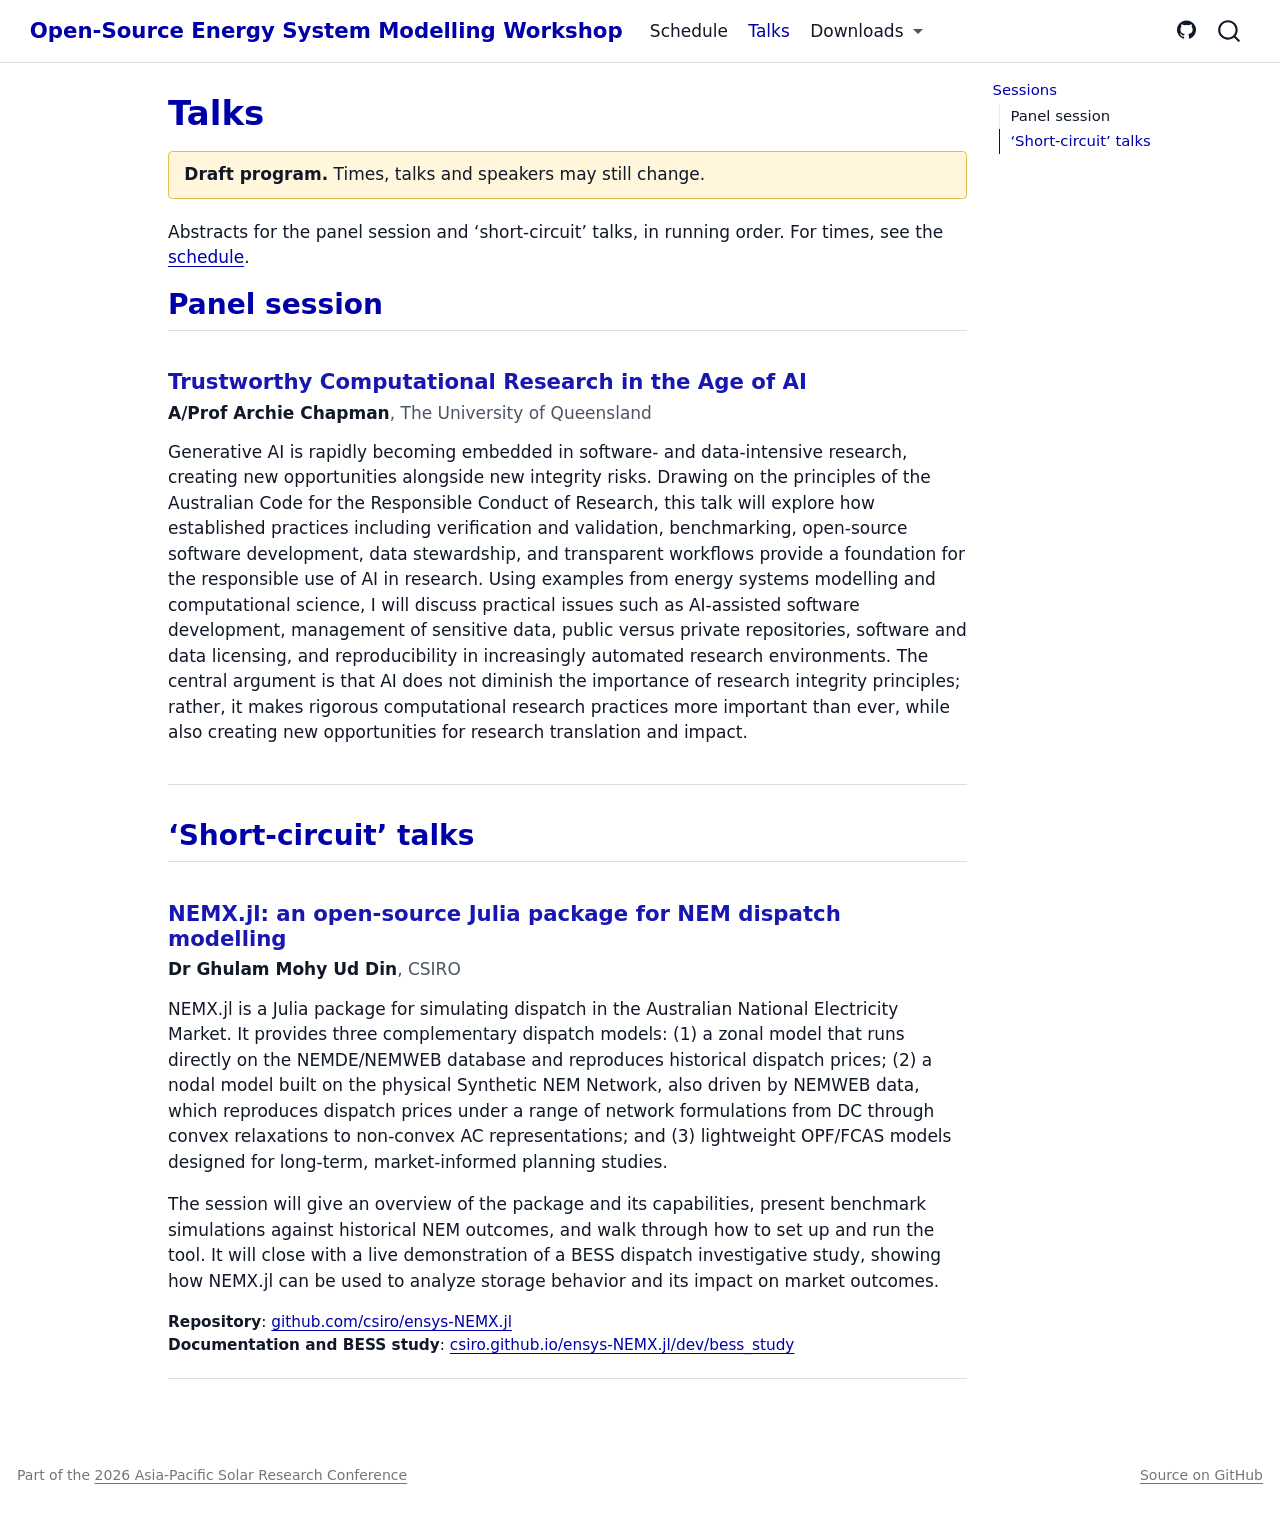
==== talks.html @ e9a56637 "Built site for gh-pages" ====
<!DOCTYPE html>
<html xmlns="http://www.w3.org/1999/xhtml" lang="en" xml:lang="en"><head>

<meta charset="utf-8">
<meta name="generator" content="quarto-1.11.9">

<meta name="viewport" content="width=device-width, initial-scale=1.0, user-scalable=yes">


<title>Talks – Open-Source Energy System Modelling Workshop · APSRC 2026</title>
<style>
/* Default styles provided by pandoc.
** See https://pandoc.org/MANUAL.html#variables-for-html for config info.
*/
span.smallcaps{font-variant: small-caps;}
div.columns{display: flex; gap: 1.5em;}
div.column{flex: auto;}
@media screen {
div.columns{gap: min(4vw, 1.5em);}
div.column{overflow-x: auto;}
}
div.hanging-indent{margin-left: 1.5em; text-indent: -1.5em;}
ul.task-list{list-style: none;}
ul.task-list li input[type="checkbox"] {
  width: 0.8em;
  margin: 0 0.8em 0.2em -1em; /* quarto-specific, see https://github.com/quarto-dev/quarto-cli/issues/4556 */ 
  vertical-align: middle;
}
</style>


<script src="site_libs/quarto-nav/quarto-nav.js"></script>
<script src="site_libs/quarto-nav/headroom.min.js"></script>
<script src="site_libs/clipboard/clipboard.min.js"></script>
<script src="site_libs/quarto-search/autocomplete.umd.js"></script>
<script src="site_libs/quarto-search/fuse.min.js"></script>
<script src="site_libs/quarto-search/quarto-search.js"></script>
<meta name="quarto:offset" content="./">
<script src="site_libs/quarto-html/quarto.js" type="module"></script>
<script src="site_libs/quarto-html/tabsets/tabsets.js" type="module"></script>
<script src="site_libs/quarto-html/scrollable-regions/scrollable-regions.js" type="module"></script>
<script src="site_libs/quarto-html/popper.min.js"></script>
<script src="site_libs/quarto-html/tippy.umd.min.js"></script>
<script src="site_libs/quarto-html/anchor.min.js"></script>
<link href="site_libs/quarto-html/tippy.css" rel="stylesheet">
<link href="site_libs/quarto-html/quarto-syntax-highlighting-63b5708e65d6cd79cd7618c58d0c21e7.css" rel="stylesheet" id="quarto-text-highlighting-styles">
<script src="site_libs/bootstrap/bootstrap.min.js"></script>
<link href="site_libs/bootstrap/bootstrap-icons.css" rel="stylesheet">
<link href="site_libs/bootstrap/bootstrap-290d69d52ad317270d28be8f36f6a9b5.min.css" rel="stylesheet" append-hash="true" id="quarto-bootstrap" data-mode="light">
<script id="quarto-search-options" type="application/json">{
  "location": "navbar",
  "copy-button": false,
  "collapse-after": 3,
  "panel-placement": "end",
  "type": "overlay",
  "limit": 50,
  "keyboard-shortcut": [
    "f",
    "/",
    "s"
  ],
  "show-item-context": false,
  "language": {
    "search-no-results-text": "No results",
    "search-matching-documents-text": "matching documents",
    "search-copy-link-title": "Copy link to search",
    "search-hide-matches-text": "Hide additional matches",
    "search-more-match-text": "more match in this document",
    "search-more-matches-text": "more matches in this document",
    "search-clear-button-title": "Clear",
    "search-text-placeholder": "",
    "search-detached-cancel-button-title": "Cancel",
    "search-submit-button-title": "Submit",
    "search-label": "Search"
  }
}</script>
<link rel="preconnect" href="https://api.fontshare.com">
<link rel="stylesheet" href="https://api.fontshare.com/v2/css?f[]=satoshi@400,500,700&amp;display=swap">


</head>

<body class="nav-fixed quarto-light"><a id="quarto-skip-link" class="visually-hidden-focusable" href="#quarto-document-content">Skip to main content</a>

<div id="quarto-search-results"></div>
  <header id="quarto-header" class="headroom fixed-top">
    <nav class="navbar navbar-expand-lg " data-bs-theme="dark" aria-label="Site">
      <div class="navbar-container container-fluid">
      <div class="navbar-brand-container mx-auto">
    <a class="navbar-brand" href="./index.html">
    <span class="navbar-title">Open-Source Energy System Modelling Workshop</span>
    </a>
  </div>
          <button class="navbar-toggler" type="button" data-bs-toggle="collapse" data-bs-target="#navbarCollapse" aria-controls="navbarCollapse" aria-expanded="false" aria-label="Toggle navigation" onclick="if (window.quartoToggleHeadroom) { window.quartoToggleHeadroom(); }">
  <span class="navbar-toggler-icon"></span>
</button>
          <div class="collapse navbar-collapse" id="navbarCollapse">
            <ul class="navbar-nav navbar-nav-scroll me-auto">
  <li class="nav-item">
    <a class="nav-link" href="./index.html"> 
<span class="menu-text">Schedule</span></a>
  </li>  
  <li class="nav-item">
    <a class="nav-link active" href="./talks.html" aria-current="page"> 
<span class="menu-text">Talks</span></a>
  </li>  
  <li class="nav-item dropdown ">
    <a class="nav-link dropdown-toggle" href="#" id="nav-menu-downloads" role="link" data-bs-toggle="dropdown" aria-expanded="false">
 <span class="menu-text">Downloads</span>
    </a>
    <ul class="dropdown-menu" aria-labelledby="nav-menu-downloads">    
        <li>
    <a class="dropdown-item" href="./program.pdf">
 <span class="dropdown-text">Full program (PDF)</span></a>
  </li>  
        <li>
    <a class="dropdown-item" href="./schedule.pdf">
 <span class="dropdown-text">Schedule only (PDF)</span></a>
  </li>  
    </ul>
  </li>
</ul>
            <ul class="navbar-nav navbar-nav-scroll ms-auto">
  <li class="nav-item compact">
    <a class="nav-link" href="https://github.com/openenergymodelling-au/apsrc-2026-workshop"> <i class="bi bi-github" role="img" aria-label="Source on GitHub">
</i> 
<span class="menu-text"></span></a>
  </li>  
</ul>
          </div> <!-- /navcollapse -->
            <div class="quarto-navbar-tools">
</div>
            <div id="quarto-search" class="" title="Search"></div>
      </div> <!-- /container-fluid -->
    </nav>
</header>
<!-- content -->
<div id="quarto-content" class="quarto-container page-columns page-rows-contents page-layout-article page-navbar">
<!-- sidebar -->
<!-- margin-sidebar -->
    <div id="quarto-margin-sidebar" class="sidebar margin-sidebar">
        <nav id="TOC" role="doc-toc" aria-labelledby="toc-title" class="toc-active">
    <h2 id="toc-title">Sessions</h2>
   
  <ul>
  <li><a href="#talks-panel-session" id="toc-talks-panel-session" class="nav-link active" data-scroll-target="#talks-panel-session">Panel session</a></li>
  <li><a href="#talks-lightning-session" id="toc-talks-lightning-session" class="nav-link" data-scroll-target="#talks-lightning-session">‘Short-circuit’ talks</a></li>
  </ul>
</nav>
    </div>
<!-- main -->
<main class="content" id="quarto-document-content" tabindex="-1">

<header id="title-block-header" class="quarto-title-block default">
<div class="quarto-title">
<h1 class="title">Talks</h1>
</div>



<div class="quarto-title-meta">

    
  
    
  </div>
  


</header>


<div class="draft-banner" role="note"><strong>Draft program.</strong> Times, talks and speakers may still
change.</div>
<p>Abstracts for the panel session and ‘short-circuit’ talks, in running order. For times, see the <a href="./index.html">schedule</a>.</p>
<nav class="talks-jump" aria-label="Sessions">Jump to: <a href="#talks-panel-session">Panel session</a> · <a href="#talks-lightning-session">‘Short-circuit’ talks</a></nav>
<section id="talks-panel-session" class="level2">
<h2 class="anchored" data-anchor-id="talks-panel-session">Panel session</h2>
<article class="talk" id="talk-archie-chapman">
<h3 class="talk__title anchored">Trustworthy Computational Research in the Age of AI</h3>
<p class="talk__speakers"><span class="speaker"><span class="speaker__name">A/Prof Archie Chapman</span><span class="speaker__affiliation">, The University of Queensland</span></span></p>
<div class="talk__abstract"><p>Generative AI is rapidly becoming embedded in software- and
data-intensive research, creating new opportunities alongside new
integrity risks. Drawing on the principles of the Australian Code for
the Responsible Conduct of Research, this talk will explore how
established practices including verification and validation,
benchmarking, open-source software development, data stewardship, and
transparent workflows provide a foundation for the responsible use of AI
in research. Using examples from energy systems modelling and
computational science, I will discuss practical issues such as
AI-assisted software development, management of sensitive data, public
versus private repositories, software and data licensing, and
reproducibility in increasingly automated research environments. The
central argument is that AI does not diminish the importance of research
integrity principles; rather, it makes rigorous computational research
practices more important than ever, while also creating new
opportunities for research translation and impact.</p></div>
</article>
</section>
<section id="talks-lightning-session" class="level2">
<h2 class="anchored" data-anchor-id="talks-lightning-session">‘Short-circuit’ talks</h2>
<article class="talk" id="talk-ghulam-mohy-ud-din">
<h3 class="talk__title anchored">NEMX.jl: an open-source Julia package for NEM dispatch modelling</h3>
<p class="talk__speakers"><span class="speaker"><span class="speaker__name">Dr Ghulam Mohy Ud Din</span><span class="speaker__affiliation">, CSIRO</span></span></p>
<div class="talk__abstract"><p>NEMX.jl is a Julia package for simulating dispatch in the Australian
National Electricity Market. It provides three complementary dispatch
models: (1) a zonal model that runs directly on the NEMDE/NEMWEB
database and reproduces historical dispatch prices; (2) a nodal model
built on the physical Synthetic NEM Network, also driven by NEMWEB data,
which reproduces dispatch prices under a range of network formulations
from DC through convex relaxations to non-convex AC representations; and
(3) lightweight OPF/FCAS models designed for long-term, market-informed
planning studies.</p>
<p>The session will give an overview of the package and its
capabilities, present benchmark simulations against historical NEM
outcomes, and walk through how to set up and run the tool. It will close
with a live demonstration of a BESS dispatch investigative study,
showing how NEMX.jl can be used to analyze storage behavior and its
impact on market outcomes.</p></div>
<ul class="talk__links"><li><span class="talk__link-label">Repository</span>: <a href="https://github.com/csiro/ensys-NEMX.jl">github.com/csiro/ensys-NEMX.jl</a></li><li><span class="talk__link-label">Documentation and BESS study</span>: <a href="https://csiro.github.io/ensys-NEMX.jl/dev/bess_study/">csiro.github.io/ensys-NEMX.jl/dev/bess_study</a></li></ul>
</article>


</section>

</main> <!-- /main -->
<script id="quarto-html-after-body" type="application/javascript">
  window.document.addEventListener("DOMContentLoaded", function (event) {
    const icon = "";
    const anchorJS = new window.AnchorJS();
    anchorJS.options = {
      placement: 'right',
      icon: icon
    };
    anchorJS.add('.anchored');
    const isCodeAnnotation = (el) => {
      for (const clz of el.classList) {
        if (clz.startsWith('code-annotation-')) {                     
          return true;
        }
      }
      return false;
    }
    const onCopySuccess = function(e) {
      // button target
      const button = e.trigger;
      // don't keep focus
      button.blur();
      // flash "checked"
      button.classList.add('code-copy-button-checked');
      var currentTitle = button.getAttribute("title");
      button.setAttribute("title", "Copied!");
      let tooltip;
      if (window.bootstrap) {
        button.setAttribute("data-bs-toggle", "tooltip");
        button.setAttribute("data-bs-placement", "left");
        button.setAttribute("data-bs-title", "Copied!");
        tooltip = new bootstrap.Tooltip(button, 
          { trigger: "manual", 
            customClass: "code-copy-button-tooltip",
            offset: [0, -8]});
        tooltip.show();    
      }
      setTimeout(function() {
        if (tooltip) {
          tooltip.hide();
          button.removeAttribute("data-bs-title");
          button.removeAttribute("data-bs-toggle");
          button.removeAttribute("data-bs-placement");
        }
        button.setAttribute("title", currentTitle);
        button.classList.remove('code-copy-button-checked');
      }, 1000);
      // clear code selection
      e.clearSelection();
    }
    const getTextToCopy = function(trigger) {
      const outerScaffold = trigger.parentElement.cloneNode(true);
      const codeEl = outerScaffold.querySelector('code');
      for (const childEl of codeEl.children) {
        if (isCodeAnnotation(childEl)) {
          childEl.remove();
        }
      }
      return codeEl.innerText;
    }
    const clipboard = new window.ClipboardJS('.code-copy-button:not([data-in-quarto-modal])', {
      text: getTextToCopy
    });
    clipboard.on('success', onCopySuccess);
    if (window.document.getElementById('quarto-embedded-source-code-modal')) {
      const clipboardModal = new window.ClipboardJS('.code-copy-button[data-in-quarto-modal]', {
        text: getTextToCopy,
        container: window.document.getElementById('quarto-embedded-source-code-modal')
      });
      clipboardModal.on('success', onCopySuccess);
    }
      var localhostRegex = new RegExp(/^(?:http|https):\/\/localhost\:?[0-9]*\//);
      var mailtoRegex = new RegExp(/^mailto:/);
        var filterRegex = new RegExp("https:\/\/openenergymodelling-au\.github\.io\/apsrc-2026-workshop\/");
      var isInternal = (href) => {
          return filterRegex.test(href) || localhostRegex.test(href) || mailtoRegex.test(href);
      }
      // Inspect non-navigation links and adorn them if external
      window.quartoDecorateExternalLinks = function (root) {
     var links = (root || window.document).querySelectorAll('a[href]:not(.nav-link):not(.navbar-brand):not(.toc-action):not(.sidebar-link):not(.sidebar-item-toggle):not(.pagination-link):not(.no-external):not([aria-hidden]):not(.dropdown-item):not(.quarto-navigation-tool):not(.about-link)');
      for (var i=0; i<links.length; i++) {
        const link = links[i];
        if (!isInternal(link.href)) {
          // undo the damage that might have been done by quarto-nav.js in the case of
          // links that we want to consider external
          if (link.dataset.originalHref !== undefined) {
            link.href = link.dataset.originalHref;
          }
          if (!link.classList.contains('no-external-icon')) {
          }
        }
      }
      };
      window.quartoDecorateExternalLinks(window.document);
    // Esc closes the popup (WCAG 1.4.13) and focus leaving both trigger and
    // popup closes it (WCAG 2.4.11); tippy handles neither for interactive popups.
    const hideOnEscAndFocusOut = {
      name: 'hideOnEscAndFocusOut',
      defaultValue: true,
      fn(instance) {
        const dismiss = () => {
          // A show scheduled by the trigger delay would otherwise reopen it
          instance.clearDelayTimeouts();
          instance.hide();
        };
        const onKeyDown = (event) => {
          if (event.key !== 'Escape') {
            return;
          }
          // Keep Esc from also reaching page handlers (e.g. reveal.js overview),
          // except an open reveal.js slide menu, which Esc should close too.
          // The menu handles keys only when its keyboard option is on.
          const menuHandlesEsc = window.Reveal?.getPlugin?.('menu')?.isOpen() &&
            window.Reveal.getConfig().menu?.keyboard !== false;
          if (!menuHandlesEsc) {
            event.stopPropagation();
          }
          if (instance.popper.contains(window.document.activeElement)) {
            // Disabled while refocusing so the focus trigger does not reopen it
            instance.disable();
            instance.reference.focus();
            instance.enable();
          }
          dismiss();
        };
        const onFocusOut = (event) => {
          const target = event.relatedTarget;
          if (target && !instance.reference.contains(target) &&
              !instance.popper.contains(target)) {
            dismiss();
          }
        };
        // On the trigger too: a click trigger (code-annotations: select) has no
        // blur handling. Attached for the instance's lifetime so leaving the
        // trigger also cancels a show still pending on the trigger delay.
        instance.reference.addEventListener('focusout', onFocusOut);
        return {
          onShow() {
            window.document.addEventListener('keydown', onKeyDown, true);
            instance.popper.addEventListener('focusout', onFocusOut);
          },
          onHide() {
            window.document.removeEventListener('keydown', onKeyDown, true);
            instance.popper.removeEventListener('focusout', onFocusOut);
          },
          onDestroy() {
            instance.reference.removeEventListener('focusout', onFocusOut);
          },
        };
      },
    };
    function tippyHover(el, contentFn, onTriggerFn, onUntriggerFn) {
      const config = {
        allowHTML: true,
        maxWidth: 500,
        delay: 100,
        arrow: false,
        appendTo: function(el) {
            return el.parentElement;
        },
        interactive: true,
        interactiveBorder: 10,
        theme: 'quarto',
        placement: 'bottom-start',
        plugins: [hideOnEscAndFocusOut],
      };
      if (contentFn) {
        config.content = contentFn;
      }
      if (onTriggerFn) {
        config.onTrigger = onTriggerFn;
      }
      if (onUntriggerFn) {
        config.onUntrigger = onUntriggerFn;
      }
      window.tippy(el, config); 
    }
    const noterefs = window.document.querySelectorAll('a[role="doc-noteref"]');
    for (var i=0; i<noterefs.length; i++) {
      const ref = noterefs[i];
      tippyHover(ref, function() {
        // use id or data attribute instead here
        let href = ref.getAttribute('data-footnote-href') || ref.getAttribute('href');
        try { href = new URL(href).hash; } catch {}
        const id = href.replace(/^#\/?/, "");
        const note = window.document.getElementById(id);
        if (note) {
          return note.innerHTML;
        } else {
          return "";
        }
      });
    }
    const xrefs = window.document.querySelectorAll('a.quarto-xref');
    const processXRef = (id, note) => {
      // Strip column container classes
      const stripColumnClz = (el) => {
        el.classList.remove("page-full", "page-columns");
        if (el.children) {
          for (const child of el.children) {
            stripColumnClz(child);
          }
        }
      }
      stripColumnClz(note)
      if (id === null || id.startsWith('sec-')) {
        // Special case sections, only their first couple elements
        const container = document.createElement("div");
        if (note.children && note.children.length > 2) {
          container.appendChild(note.children[0].cloneNode(true));
          for (let i = 1; i < note.children.length; i++) {
            const child = note.children[i];
            if (child.tagName === "P" && child.innerText === "") {
              continue;
            } else {
              container.appendChild(child.cloneNode(true));
              break;
            }
          }
          if (window.Quarto?.typesetMath) {
            window.Quarto.typesetMath(container);
          }
          return container.innerHTML
        } else {
          if (window.Quarto?.typesetMath) {
            window.Quarto.typesetMath(note);
          }
          return note.innerHTML;
        }
      } else {
        // Remove any anchor links if they are present
        const anchorLink = note.querySelector('a.anchorjs-link');
        if (anchorLink) {
          anchorLink.remove();
        }
        if (window.Quarto?.typesetMath) {
          window.Quarto.typesetMath(note);
        }
        if (note.classList.contains("callout")) {
          return note.outerHTML;
        } else {
          return note.innerHTML;
        }
      }
    }
    for (var i=0; i<xrefs.length; i++) {
      const xref = xrefs[i];
      tippyHover(xref, undefined, function(instance) {
        instance.disable();
        let url = xref.getAttribute('href');
        let hash = undefined; 
        if (url.startsWith('#')) {
          hash = url;
        } else {
          try { hash = new URL(url).hash; } catch {}
        }
        if (hash) {
          const id = hash.replace(/^#\/?/, "");
          const note = window.document.getElementById(id);
          if (note !== null) {
            try {
              const html = processXRef(id, note.cloneNode(true));
              instance.setContent(html);
            } finally {
              instance.enable();
              instance.show();
            }
          } else {
            // See if we can fetch this
            fetch(url.split('#')[0])
            .then(res => res.text())
            .then(html => {
              const parser = new DOMParser();
              const htmlDoc = parser.parseFromString(html, "text/html");
              const note = htmlDoc.getElementById(id);
              if (note !== null) {
                const html = processXRef(id, note);
                instance.setContent(html);
              } 
            }).finally(() => {
              instance.enable();
              instance.show();
            });
          }
        } else {
          // See if we can fetch a full url (with no hash to target)
          // This is a special case and we should probably do some content thinning / targeting
          fetch(url)
          .then(res => res.text())
          .then(html => {
            const parser = new DOMParser();
            const htmlDoc = parser.parseFromString(html, "text/html");
            const note = htmlDoc.querySelector('main.content');
            if (note !== null) {
              // This should only happen for chapter cross references
              // (since there is no id in the URL)
              // remove the first header
              if (note.children.length > 0 && note.children[0].tagName === "HEADER") {
                note.children[0].remove();
              }
              const html = processXRef(null, note);
              instance.setContent(html);
            } 
          }).finally(() => {
            instance.enable();
            instance.show();
          });
        }
      }, function(instance) {
      });
    }
        let selectedAnnoteEl;
        const selectorForAnnotation = ( cell, annotation) => {
          let cellAttr = 'data-code-cell="' + cell + '"';
          let lineAttr = 'data-code-annotation="' +  annotation + '"';
          const selector = 'span[' + cellAttr + '][' + lineAttr + ']';
          return selector;
        }
        const selectCodeLines = (annoteEl) => {
          const doc = window.document;
          const targetCell = annoteEl.getAttribute("data-target-cell");
          const targetAnnotation = annoteEl.getAttribute("data-target-annotation");
          const annoteSpan = window.document.querySelector(selectorForAnnotation(targetCell, targetAnnotation));
          const lines = annoteSpan.getAttribute("data-code-lines").split(",");
          const lineIds = lines.map((line) => {
            return targetCell + "-" + line;
          })
          // Each band is positioned against its own containing block, which is
          // not the offsetParent of the lines, so place it from client rects.
          const placeBand = (band, firstEl, lastEl, codeBlock) => {
            const container = band.offsetParent;
            if (container === null) {
              return;
            }
            const containerRect = container.getBoundingClientRect();
            // Reveal.js scales slides with a transform, so convert client
            // pixels back to the CSS pixels of the container.
            const scale = containerRect.height / container.offsetHeight || 1;
            const firstRect = firstEl.getBoundingClientRect();
            const lastRect = lastEl.getBoundingClientRect();
            const top = (firstRect.top - containerRect.top) / scale - container.clientTop + container.scrollTop;
            const height = (lastRect.bottom - firstRect.top) / scale;
            band.style.top = top - 2 + "px";
            band.style.height = height + 4 + "px";
            if (codeBlock) {
              // Without the copy button wrapper, the containing block is wider
              // than the code block, so span the code block explicitly.
              const blockRect = codeBlock.getBoundingClientRect();
              band.style.left = (blockRect.left - containerRect.left) / scale - container.clientLeft + container.scrollLeft + "px";
              band.style.width = blockRect.width / scale + "px";
            }
          };
          if (lineIds.length > 0) {
            const el = window.document.getElementById(lineIds[0]);
            const lastEl = window.document.getElementById(lineIds[lineIds.length - 1]);
            const parent = el.parentElement.parentElement;
            // cook up a div (if necessary) and position it
            let div = window.document.getElementById("code-annotation-line-highlight");
            if (div === null) {
              div = window.document.createElement("div");
              div.setAttribute("id", "code-annotation-line-highlight");
              div.style.position = 'absolute';
              parent.appendChild(div);
            }
            placeBand(div, el, lastEl, parent.closest("div.sourceCode") || parent);
            let gutterDiv = window.document.getElementById("code-annotation-line-highlight-gutter");
            if (gutterDiv === null) {
              gutterDiv = window.document.createElement("div");
              gutterDiv.setAttribute("id", "code-annotation-line-highlight-gutter");
              gutterDiv.style.position = 'absolute';
              const codeCell = window.document.getElementById(targetCell);
              const gutter = codeCell.querySelector('.code-annotation-gutter');
              gutter.appendChild(gutterDiv);
            }
            placeBand(gutterDiv, el, lastEl);
            selectedAnnoteEl = annoteEl;
          }
        };
        const unselectCodeLines = () => {
          const elementsIds = ["code-annotation-line-highlight", "code-annotation-line-highlight-gutter"];
          elementsIds.forEach((elId) => {
            const div = window.document.getElementById(elId);
            if (div) {
              div.remove();
            }
          });
          selectedAnnoteEl = undefined;
        };
          // Handle positioning of the toggle
      window.addEventListener(
        "resize",
        throttle(() => {
          elRect = undefined;
          if (selectedAnnoteEl) {
            selectCodeLines(selectedAnnoteEl);
          }
        }, 10)
      );
      function throttle(fn, ms) {
      let throttle = false;
      let timer;
        return (...args) => {
          if(!throttle) { // first call gets through
              fn.apply(this, args);
              throttle = true;
          } else { // all the others get throttled
              if(timer) clearTimeout(timer); // cancel #2
              timer = setTimeout(() => {
                fn.apply(this, args);
                timer = throttle = false;
              }, ms);
          }
        };
      }
        // Attach click handler to the DT
        const annoteDls = window.document.querySelectorAll('dt[data-target-cell]');
        for (const annoteDlNode of annoteDls) {
          annoteDlNode.addEventListener('click', (event) => {
            const clickedEl = event.target;
            if (clickedEl !== selectedAnnoteEl) {
              unselectCodeLines();
              const activeEl = window.document.querySelector('dt[data-target-cell].code-annotation-active');
              if (activeEl) {
                activeEl.classList.remove('code-annotation-active');
              }
              selectCodeLines(clickedEl);
              clickedEl.classList.add('code-annotation-active');
            } else {
              // Unselect the line
              unselectCodeLines();
              clickedEl.classList.remove('code-annotation-active');
            }
          });
        }
    const findCites = (el) => {
      const parentEl = el.parentElement;
      if (parentEl) {
        const cites = parentEl.dataset.cites;
        if (cites) {
          return {
            el,
            cites: cites.split(' ')
          };
        } else {
          return findCites(el.parentElement)
        }
      } else {
        return undefined;
      }
    };
    var bibliorefs = window.document.querySelectorAll('a[role="doc-biblioref"]');
    for (var i=0; i<bibliorefs.length; i++) {
      const ref = bibliorefs[i];
      const citeInfo = findCites(ref);
      if (citeInfo) {
        tippyHover(citeInfo.el, function() {
          var popup = window.document.createElement('div');
          citeInfo.cites.forEach(function(cite) {
            var citeDiv = window.document.createElement('div');
            citeDiv.classList.add('hanging-indent');
            citeDiv.classList.add('csl-entry');
            var biblioDiv = window.document.getElementById('ref-' + cite);
            if (biblioDiv) {
              citeDiv.innerHTML = biblioDiv.innerHTML;
            }
            popup.appendChild(citeDiv);
          });
          return popup.innerHTML;
        });
      }
    }
  });
  </script>
  <script type="application/javascript">
  window.quartoScrollableRegionsLabels = {"code":"Scrollable code","output":"Scrollable output"};
  </script>
</div> <!-- /content -->
<footer class="footer">
  <div class="nav-footer">
    <div class="nav-footer-left">
<p>Part of the <a href="https://event.fourwaves.com/2026apsrc">2026 Asia-Pacific Solar Research Conference</a></p>
</div>   
    <div class="nav-footer-center">
      &nbsp;
    </div>
    <div class="nav-footer-right">
<p><a href="https://github.com/openenergymodelling-au/apsrc-2026-workshop">Source on GitHub</a></p>
</div>
  </div>
</footer>




</body></html>
---- site_libs/quarto-html/tippy.css ----
.tippy-box[data-animation=fade][data-state=hidden]{opacity:0}[data-tippy-root]{max-width:calc(100vw - 10px)}.tippy-box{position:relative;background-color:#333;color:#fff;border-radius:4px;font-size:14px;line-height:1.4;white-space:normal;outline:0;transition-property:transform,visibility,opacity}.tippy-box[data-placement^=top]>.tippy-arrow{bottom:0}.tippy-box[data-placement^=top]>.tippy-arrow:before{bottom:-7px;left:0;border-width:8px 8px 0;border-top-color:initial;transform-origin:center top}.tippy-box[data-placement^=bottom]>.tippy-arrow{top:0}.tippy-box[data-placement^=bottom]>.tippy-arrow:before{top:-7px;left:0;border-width:0 8px 8px;border-bottom-color:initial;transform-origin:center bottom}.tippy-box[data-placement^=left]>.tippy-arrow{right:0}.tippy-box[data-placement^=left]>.tippy-arrow:before{border-width:8px 0 8px 8px;border-left-color:initial;right:-7px;transform-origin:center left}.tippy-box[data-placement^=right]>.tippy-arrow{left:0}.tippy-box[data-placement^=right]>.tippy-arrow:before{left:-7px;border-width:8px 8px 8px 0;border-right-color:initial;transform-origin:center right}.tippy-box[data-inertia][data-state=visible]{transition-timing-function:cubic-bezier(.54,1.5,.38,1.11)}.tippy-arrow{width:16px;height:16px;color:#333}.tippy-arrow:before{content:"";position:absolute;border-color:transparent;border-style:solid}.tippy-content{position:relative;padding:5px 9px;z-index:1}
---- site_libs/quarto-html/quarto-syntax-highlighting-63b5708e65d6cd79cd7618c58d0c21e7.css ----
/* quarto syntax highlight colors */
:root {
  --quarto-hl-ot-color: #003B4F;
  --quarto-hl-at-color: #657422;
  --quarto-hl-ss-color: #20794D;
  --quarto-hl-an-color: #5E5E5E;
  --quarto-hl-fu-color: #4758AB;
  --quarto-hl-st-color: #20794D;
  --quarto-hl-cf-color: #003B4F;
  --quarto-hl-op-color: #5E5E5E;
  --quarto-hl-er-color: #AD0000;
  --quarto-hl-bn-color: #AD0000;
  --quarto-hl-al-color: #AD0000;
  --quarto-hl-va-color: #111111;
  --quarto-hl-bu-color: inherit;
  --quarto-hl-ex-color: inherit;
  --quarto-hl-pp-color: #AD0000;
  --quarto-hl-in-color: #5E5E5E;
  --quarto-hl-vs-color: #20794D;
  --quarto-hl-wa-color: #5E5E5E;
  --quarto-hl-do-color: #5E5E5E;
  --quarto-hl-im-color: #00769E;
  --quarto-hl-ch-color: #20794D;
  --quarto-hl-dt-color: #AD0000;
  --quarto-hl-fl-color: #AD0000;
  --quarto-hl-co-color: #5E5E5E;
  --quarto-hl-cv-color: #5E5E5E;
  --quarto-hl-cn-color: #8f5902;
  --quarto-hl-sc-color: #5E5E5E;
  --quarto-hl-dv-color: #AD0000;
  --quarto-hl-kw-color: #003B4F;
}

/* other quarto variables */
:root {
  --quarto-font-monospace: SFMono-Regular, Menlo, Monaco, Consolas, "Liberation Mono", "Courier New", monospace;
}

/* syntax highlight based on Pandoc's rules */
pre > code.sourceCode > span {
  color: #003B4F;
}

code.sourceCode > span {
  color: #003B4F;
}

div.sourceCode,
div.sourceCode pre.sourceCode {
  color: #003B4F;
}

/* Normal */
code span {
  color: #003B4F;
}

/* Alert */
code span.al {
  color: #AD0000;
  font-style: inherit;
}

/* Annotation */
code span.an {
  color: #5E5E5E;
  font-style: inherit;
}

/* Attribute */
code span.at {
  color: #657422;
  font-style: inherit;
}

/* BaseN */
code span.bn {
  color: #AD0000;
  font-style: inherit;
}

/* BuiltIn */
code span.bu {
  font-style: inherit;
}

/* ControlFlow */
code span.cf {
  color: #003B4F;
  font-weight: bold;
  font-style: inherit;
}

/* Char */
code span.ch {
  color: #20794D;
  font-style: inherit;
}

/* Constant */
code span.cn {
  color: #8f5902;
  font-style: inherit;
}

/* Comment */
code span.co {
  color: #5E5E5E;
  font-style: inherit;
}

/* CommentVar */
code span.cv {
  color: #5E5E5E;
  font-style: italic;
}

/* Documentation */
code span.do {
  color: #5E5E5E;
  font-style: italic;
}

/* DataType */
code span.dt {
  color: #AD0000;
  font-style: inherit;
}

/* DecVal */
code span.dv {
  color: #AD0000;
  font-style: inherit;
}

/* Error */
code span.er {
  color: #AD0000;
  font-style: inherit;
}

/* Extension */
code span.ex {
  font-style: inherit;
}

/* Float */
code span.fl {
  color: #AD0000;
  font-style: inherit;
}

/* Function */
code span.fu {
  color: #4758AB;
  font-style: inherit;
}

/* Import */
code span.im {
  color: #00769E;
  font-style: inherit;
}

/* Information */
code span.in {
  color: #5E5E5E;
  font-style: inherit;
}

/* Keyword */
code span.kw {
  color: #003B4F;
  font-weight: bold;
  font-style: inherit;
}

/* Operator */
code span.op {
  color: #5E5E5E;
  font-style: inherit;
}

/* Other */
code span.ot {
  color: #003B4F;
  font-style: inherit;
}

/* Preprocessor */
code span.pp {
  color: #AD0000;
  font-style: inherit;
}

/* SpecialChar */
code span.sc {
  color: #5E5E5E;
  font-style: inherit;
}

/* SpecialString */
code span.ss {
  color: #20794D;
  font-style: inherit;
}

/* String */
code span.st {
  color: #20794D;
  font-style: inherit;
}

/* Variable */
code span.va {
  color: #111111;
  font-style: inherit;
}

/* VerbatimString */
code span.vs {
  color: #20794D;
  font-style: inherit;
}

/* Warning */
code span.wa {
  color: #5E5E5E;
  font-style: italic;
}

.prevent-inlining {
  content: "</";
}

/*# sourceMappingURL=054cc16b9e9817627be6994582d2ffb5.css.map */
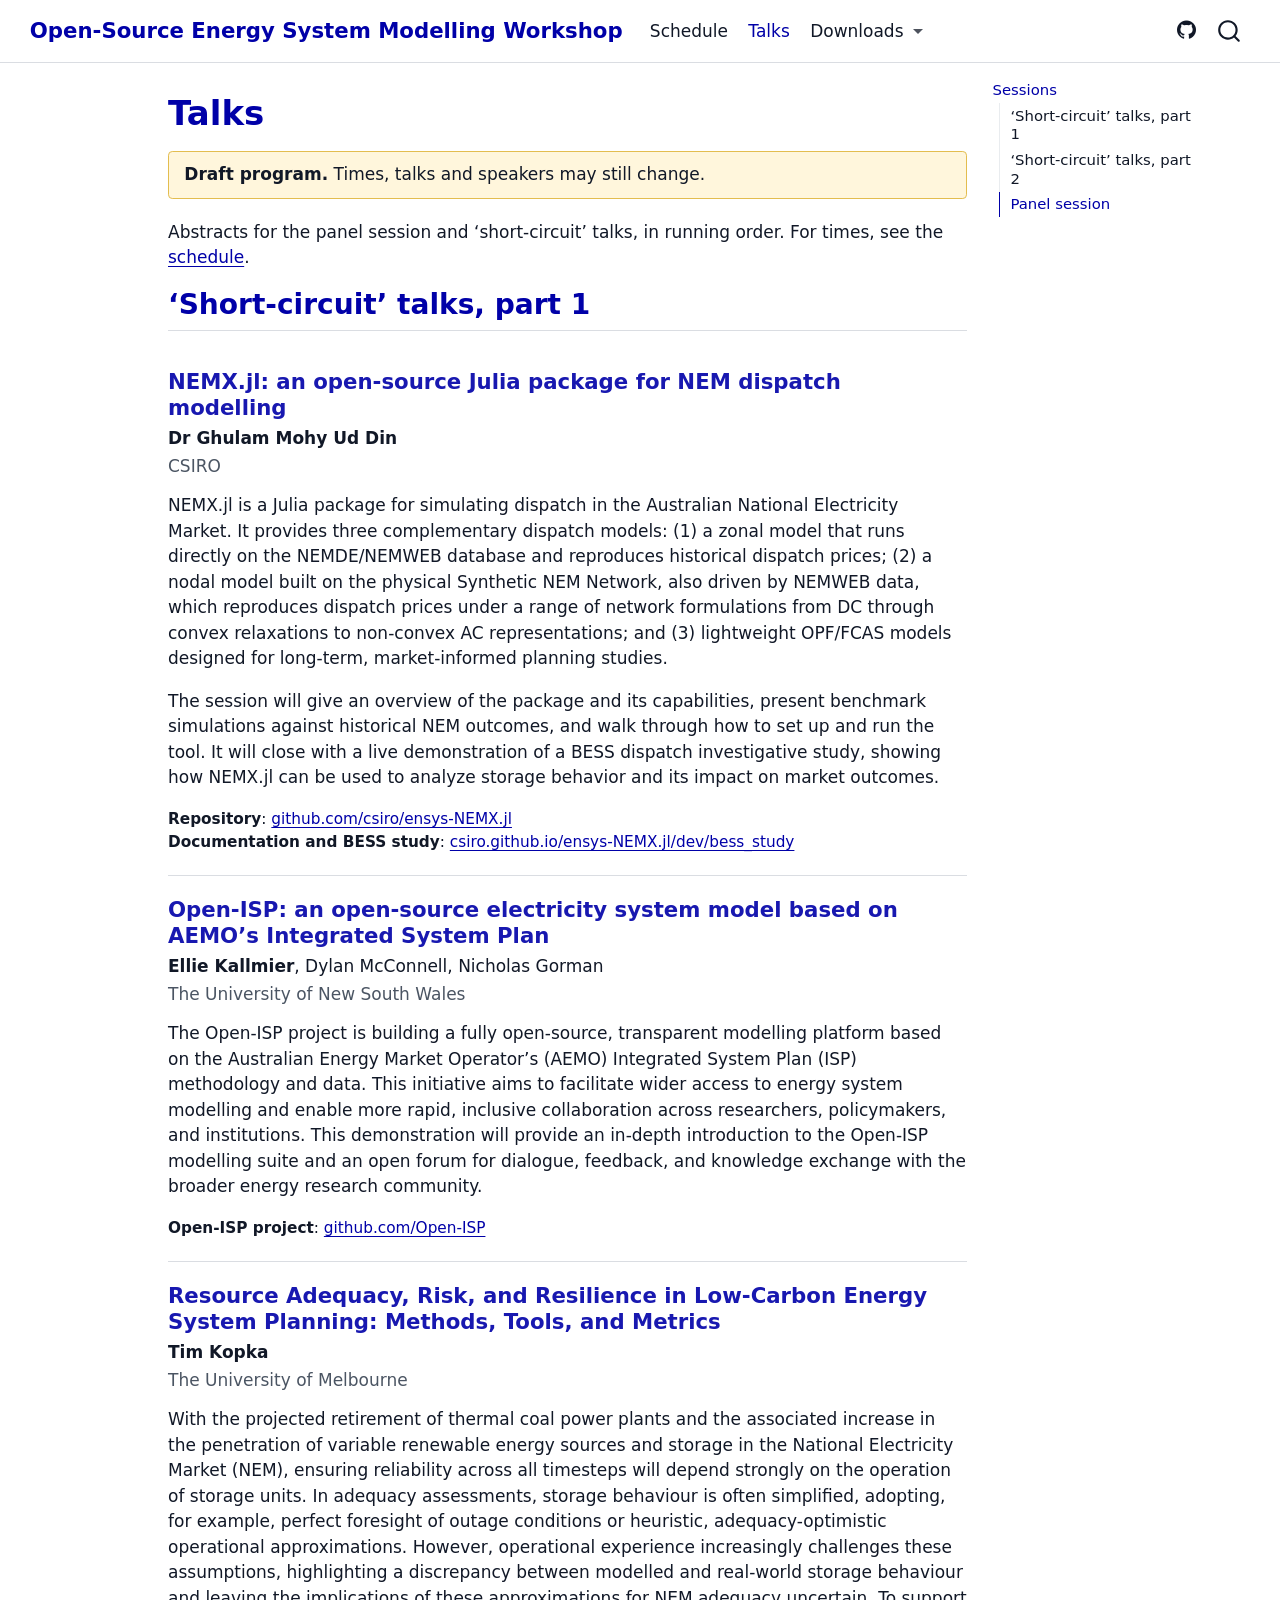
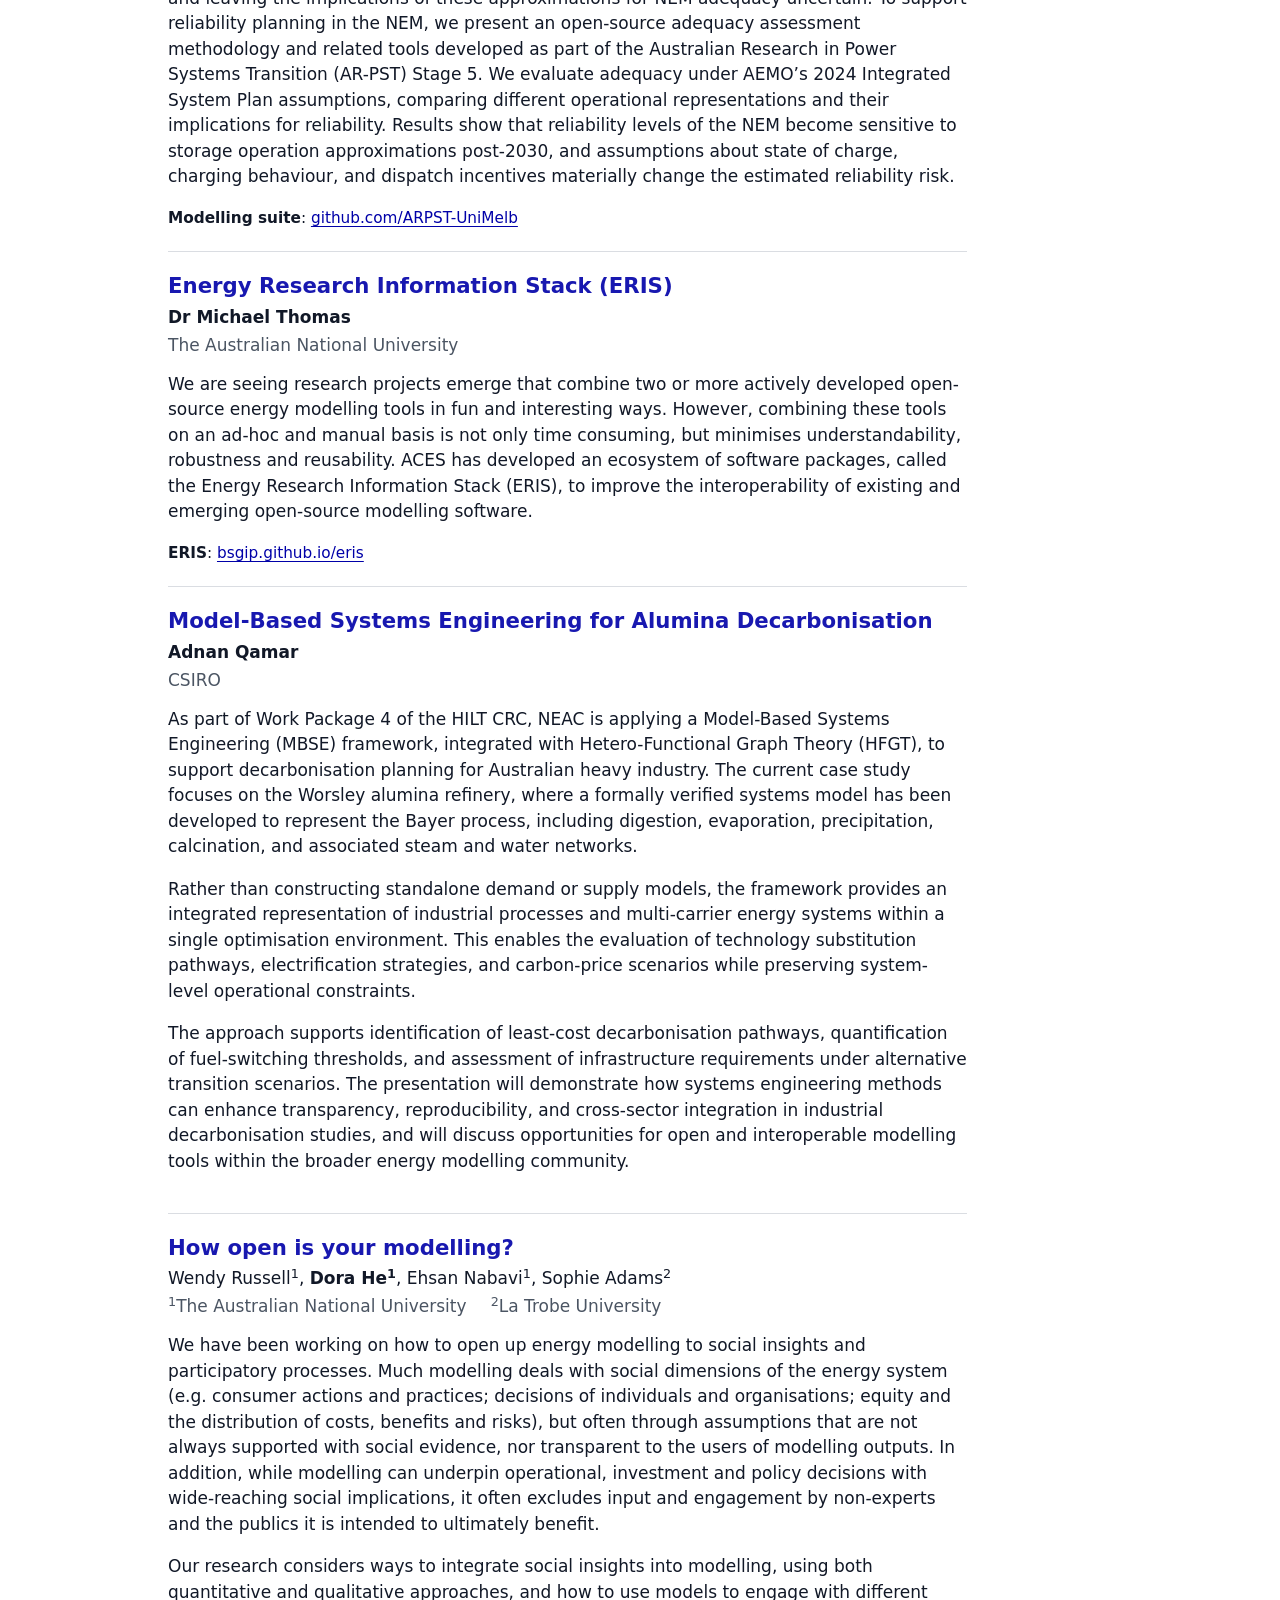
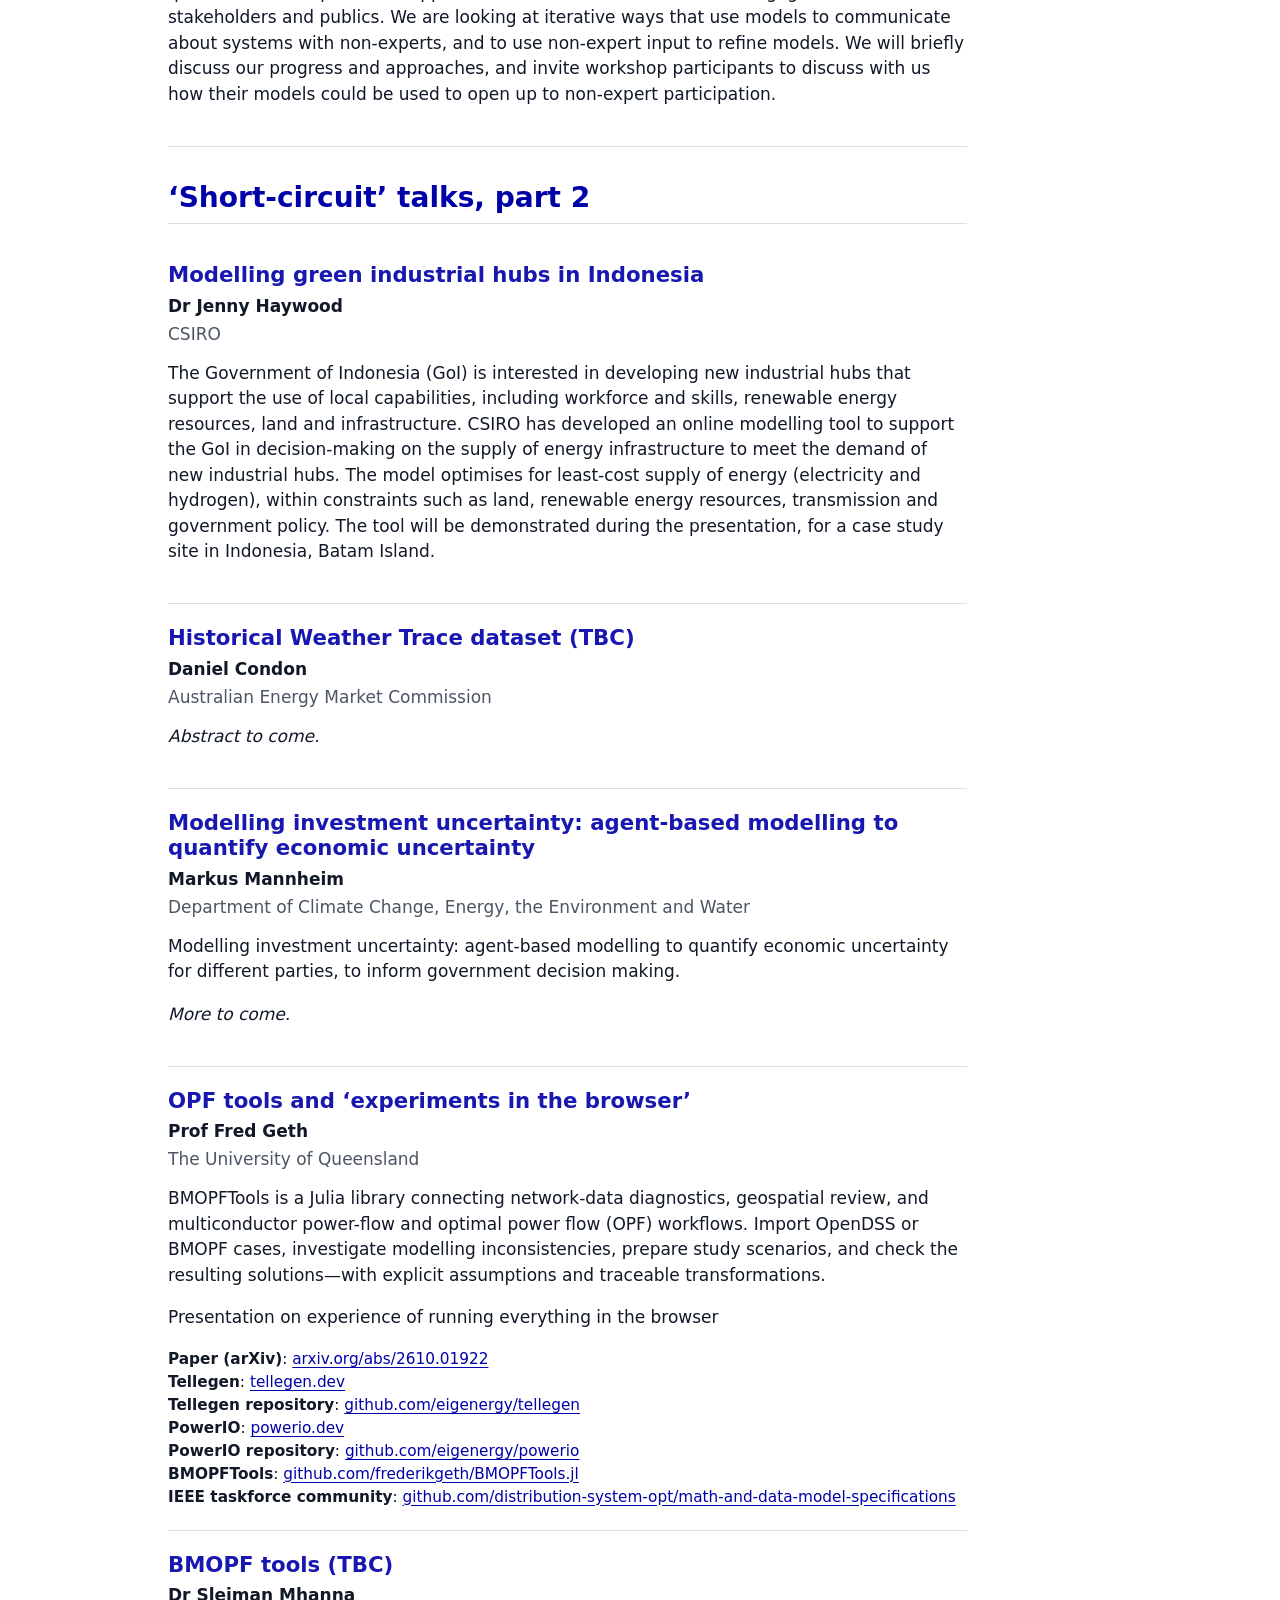
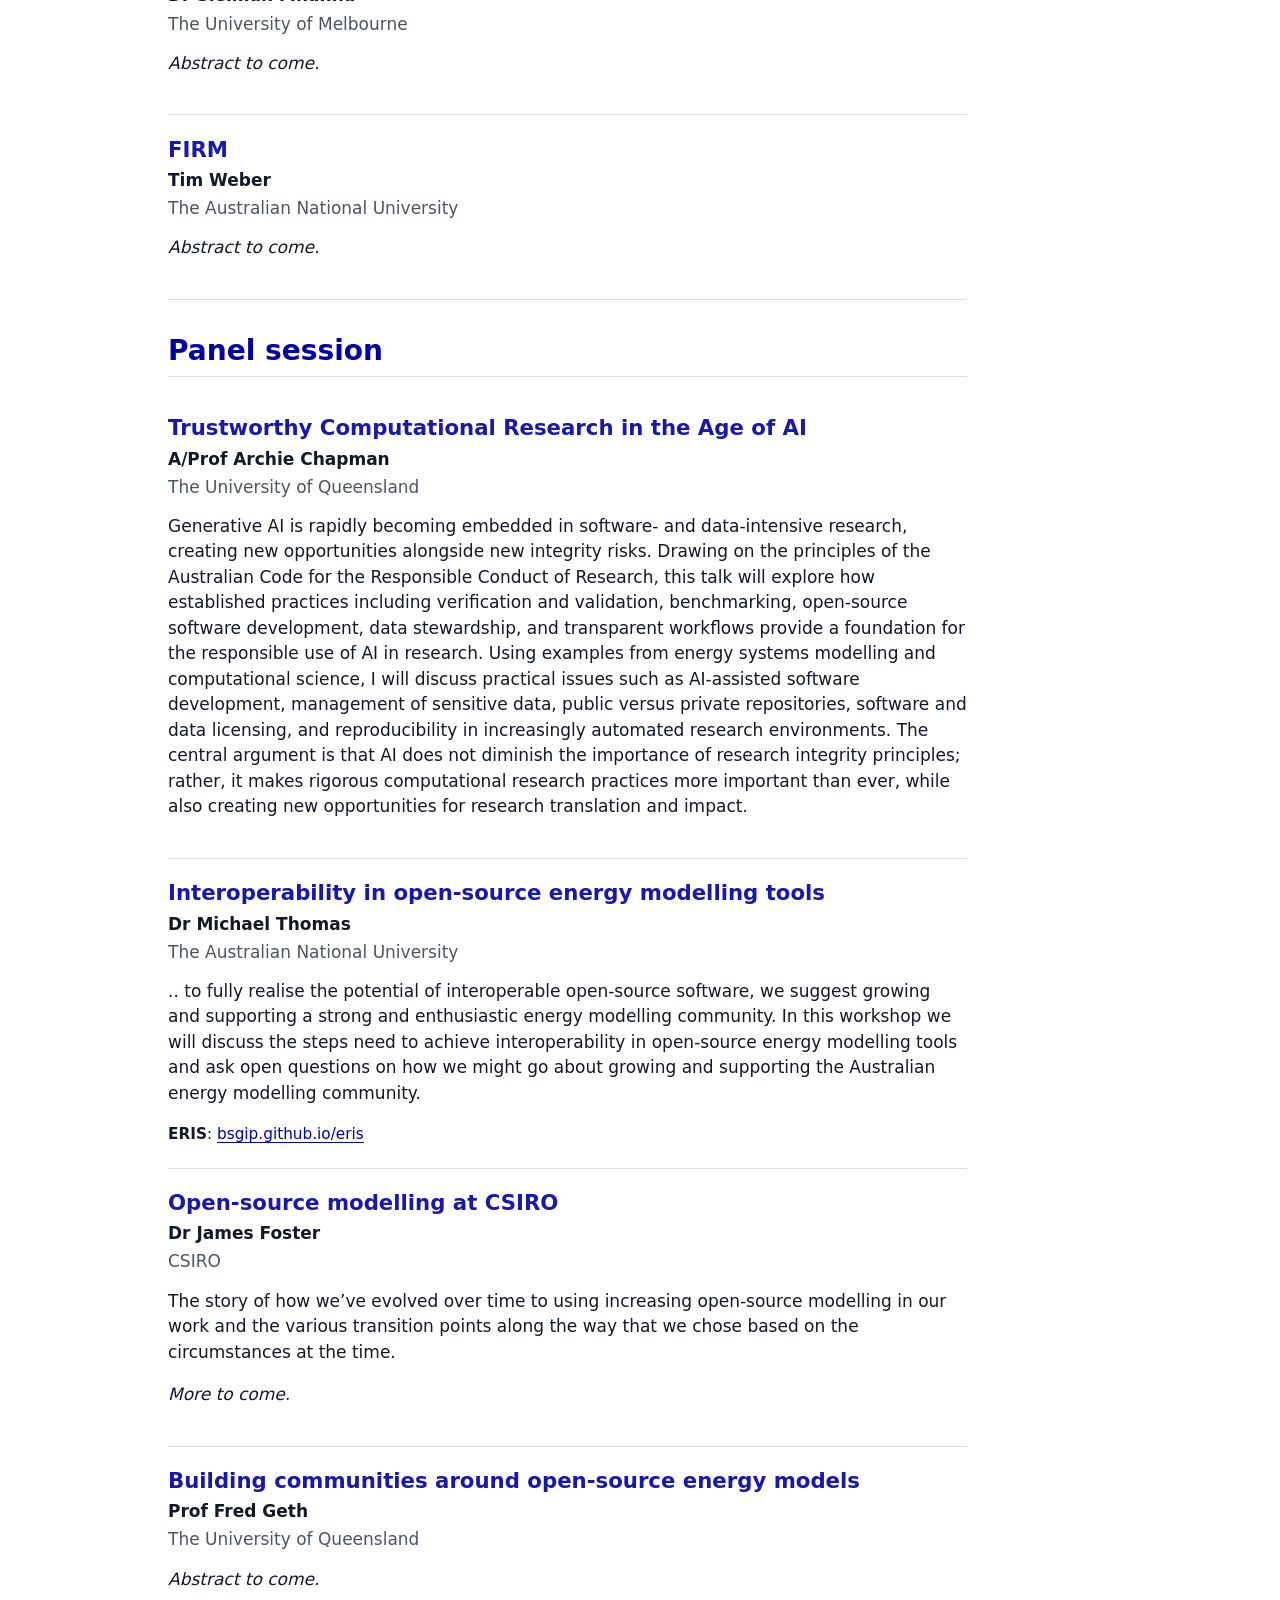
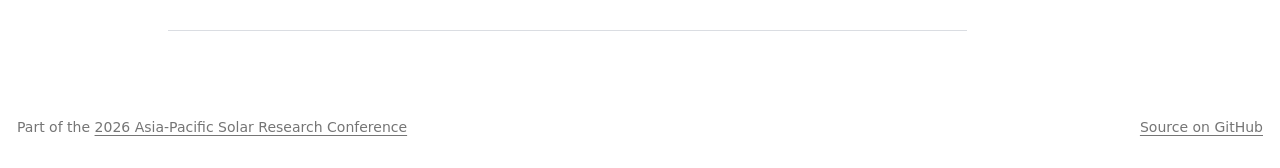
==== commit 924cc902: "Built site for gh-pages" ====
--- a/talks.html
+++ b/talks.html
@@ -46,7 +46,7 @@
 <link href="site_libs/quarto-html/quarto-syntax-highlighting-63b5708e65d6cd79cd7618c58d0c21e7.css" rel="stylesheet" id="quarto-text-highlighting-styles">
 <script src="site_libs/bootstrap/bootstrap.min.js"></script>
 <link href="site_libs/bootstrap/bootstrap-icons.css" rel="stylesheet">
-<link href="site_libs/bootstrap/bootstrap-290d69d52ad317270d28be8f36f6a9b5.min.css" rel="stylesheet" append-hash="true" id="quarto-bootstrap" data-mode="light">
+<link href="site_libs/bootstrap/bootstrap-e3c70490d481f35d4a5a2df78f297f31.min.css" rel="stylesheet" append-hash="true" id="quarto-bootstrap" data-mode="light">
 <script id="quarto-search-options" type="application/json">{
   "location": "navbar",
   "copy-button": false,
@@ -143,8 +143,9 @@
     <h2 id="toc-title">Sessions</h2>
    
   <ul>
-  <li><a href="#talks-panel-session" id="toc-talks-panel-session" class="nav-link active" data-scroll-target="#talks-panel-session">Panel session</a></li>
-  <li><a href="#talks-lightning-session" id="toc-talks-lightning-session" class="nav-link" data-scroll-target="#talks-lightning-session">‘Short-circuit’ talks</a></li>
+  <li><a href="#talks-lightning-session-1" id="toc-talks-lightning-session-1" class="nav-link active" data-scroll-target="#talks-lightning-session-1">‘Short-circuit’ talks, part 1</a></li>
+  <li><a href="#talks-lightning-session-2" id="toc-talks-lightning-session-2" class="nav-link" data-scroll-target="#talks-lightning-session-2">‘Short-circuit’ talks, part 2</a></li>
+  <li><a href="#talks-panel-session" id="toc-talks-panel-session" class="nav-link" data-scroll-target="#talks-panel-session">Panel session</a></li>
   </ul>
 </nav>
     </div>
@@ -173,12 +174,202 @@
 <div class="draft-banner" role="note"><strong>Draft program.</strong> Times, talks and speakers may still
 change.</div>
 <p>Abstracts for the panel session and ‘short-circuit’ talks, in running order. For times, see the <a href="./index.html">schedule</a>.</p>
-<nav class="talks-jump" aria-label="Sessions">Jump to: <a href="#talks-panel-session">Panel session</a> · <a href="#talks-lightning-session">‘Short-circuit’ talks</a></nav>
+<nav class="talks-jump" aria-label="Sessions">Jump to: <a href="#talks-lightning-session-1">‘Short-circuit’ talks, part 1</a> · <a href="#talks-lightning-session-2">‘Short-circuit’ talks, part 2</a> · <a href="#talks-panel-session">Panel session</a></nav>
+<section id="talks-lightning-session-1" class="level2">
+<h2 class="anchored" data-anchor-id="talks-lightning-session-1">‘Short-circuit’ talks, part 1</h2>
+<article class="talk" id="talk-ghulam-mohy-ud-din">
+<h3 class="talk__title anchored">NEMX.jl: an open-source Julia package for NEM dispatch modelling</h3>
+<p class="talk__authors"><span class="author author--presenter">Dr Ghulam Mohy Ud Din</span></p>
+<p class="talk__affiliations"><span>CSIRO</span></p>
+<div class="talk__abstract"><p>NEMX.jl is a Julia package for simulating dispatch in the Australian
+National Electricity Market. It provides three complementary dispatch
+models: (1) a zonal model that runs directly on the NEMDE/NEMWEB
+database and reproduces historical dispatch prices; (2) a nodal model
+built on the physical Synthetic NEM Network, also driven by NEMWEB data,
+which reproduces dispatch prices under a range of network formulations
+from DC through convex relaxations to non-convex AC representations; and
+(3) lightweight OPF/FCAS models designed for long-term, market-informed
+planning studies.</p>
+<p>The session will give an overview of the package and its
+capabilities, present benchmark simulations against historical NEM
+outcomes, and walk through how to set up and run the tool. It will close
+with a live demonstration of a BESS dispatch investigative study,
+showing how NEMX.jl can be used to analyze storage behavior and its
+impact on market outcomes.</p></div>
+<ul class="talk__links"><li><span class="talk__link-label">Repository</span>: <a href="https://github.com/csiro/ensys-NEMX.jl">github.com/csiro/ensys-NEMX.jl</a></li><li><span class="talk__link-label">Documentation and BESS study</span>: <a href="https://csiro.github.io/ensys-NEMX.jl/dev/bess_study/">csiro.github.io/ensys-NEMX.jl/dev/bess_study</a></li></ul>
+</article>
+<article class="talk" id="talk-ellie-kallmier">
+<h3 class="talk__title anchored">Open-ISP: an open-source electricity system model based on AEMO’s
+Integrated System Plan</h3>
+<p class="talk__authors"><span class="author author--presenter">Ellie Kallmier</span>, <span class="author">Dylan McConnell</span>, <span class="author">Nicholas Gorman</span></p>
+<p class="talk__affiliations"><span>The University of New South Wales</span></p>
+<div class="talk__abstract"><p>The Open-ISP project is building a fully open-source, transparent
+modelling platform based on the Australian Energy Market Operator’s
+(AEMO) Integrated System Plan (ISP) methodology and data. This
+initiative aims to facilitate wider access to energy system modelling
+and enable more rapid, inclusive collaboration across researchers,
+policymakers, and institutions. This demonstration will provide an
+in-depth introduction to the Open-ISP modelling suite and an open forum
+for dialogue, feedback, and knowledge exchange with the broader energy
+research community.</p></div>
+<ul class="talk__links"><li><span class="talk__link-label">Open-ISP project</span>: <a href="https://github.com/Open-ISP">github.com/Open-ISP</a></li></ul>
+</article>
+<article class="talk" id="talk-tim-kopka">
+<h3 class="talk__title anchored">Resource Adequacy, Risk, and Resilience in Low-Carbon Energy System
+Planning: Methods, Tools, and Metrics</h3>
+<p class="talk__authors"><span class="author author--presenter">Tim Kopka</span></p>
+<p class="talk__affiliations"><span>The University of Melbourne</span></p>
+<div class="talk__abstract"><p>With the projected retirement of thermal coal power plants and the
+associated increase in the penetration of variable renewable energy
+sources and storage in the National Electricity Market (NEM), ensuring
+reliability across all timesteps will depend strongly on the operation
+of storage units. In adequacy assessments, storage behaviour is often
+simplified, adopting, for example, perfect foresight of outage
+conditions or heuristic, adequacy-optimistic operational approximations.
+However, operational experience increasingly challenges these
+assumptions, highlighting a discrepancy between modelled and real-world
+storage behaviour and leaving the implications of these approximations
+for NEM adequacy uncertain. To support reliability planning in the NEM,
+we present an open-source adequacy assessment methodology and related
+tools developed as part of the Australian Research in Power Systems
+Transition (AR-PST) Stage 5. We evaluate adequacy under AEMO’s 2024
+Integrated System Plan assumptions, comparing different operational
+representations and their implications for reliability. Results show
+that reliability levels of the NEM become sensitive to storage operation
+approximations post-2030, and assumptions about state of charge,
+charging behaviour, and dispatch incentives materially change the
+estimated reliability risk.</p></div>
+<ul class="talk__links"><li><span class="talk__link-label">Modelling suite</span>: <a href="https://github.com/ARPST-UniMelb">github.com/ARPST-UniMelb</a></li></ul>
+</article>
+<article class="talk" id="talk-michael-thomas-lightning-session-1">
+<h3 class="talk__title anchored">Energy Research Information Stack (ERIS)</h3>
+<p class="talk__authors"><span class="author author--presenter">Dr Michael Thomas</span></p>
+<p class="talk__affiliations"><span>The Australian National University</span></p>
+<div class="talk__abstract"><p>We are seeing research projects emerge that combine two or more
+actively developed open-source energy modelling tools in fun and
+interesting ways. However, combining these tools on an ad-hoc and manual
+basis is not only time consuming, but minimises understandability,
+robustness and reusability. ACES has developed an ecosystem of software
+packages, called the Energy Research Information Stack (ERIS), to
+improve the interoperability of existing and emerging open-source
+modelling software.</p></div>
+<ul class="talk__links"><li><span class="talk__link-label">ERIS</span>: <a href="https://bsgip.github.io/eris/">bsgip.github.io/eris</a></li></ul>
+</article>
+<article class="talk" id="talk-adnan-qamar">
+<h3 class="talk__title anchored">Model-Based Systems Engineering for Alumina Decarbonisation</h3>
+<p class="talk__authors"><span class="author author--presenter">Adnan Qamar</span></p>
+<p class="talk__affiliations"><span>CSIRO</span></p>
+<div class="talk__abstract"><p>As part of Work Package 4 of the HILT CRC, NEAC is applying a
+Model-Based Systems Engineering (MBSE) framework, integrated with
+Hetero-Functional Graph Theory (HFGT), to support decarbonisation
+planning for Australian heavy industry. The current case study focuses
+on the Worsley alumina refinery, where a formally verified systems model
+has been developed to represent the Bayer process, including digestion,
+evaporation, precipitation, calcination, and associated steam and water
+networks.</p>
+<p>Rather than constructing standalone demand or supply models, the
+framework provides an integrated representation of industrial processes
+and multi-carrier energy systems within a single optimisation
+environment. This enables the evaluation of technology substitution
+pathways, electrification strategies, and carbon-price scenarios while
+preserving system-level operational constraints.</p>
+<p>The approach supports identification of least-cost decarbonisation
+pathways, quantification of fuel-switching thresholds, and assessment of
+infrastructure requirements under alternative transition scenarios. The
+presentation will demonstrate how systems engineering methods can
+enhance transparency, reproducibility, and cross-sector integration in
+industrial decarbonisation studies, and will discuss opportunities for
+open and interoperable modelling tools within the broader energy
+modelling community.</p></div>
+</article>
+<article class="talk" id="talk-dora-he">
+<h3 class="talk__title anchored">How open is your modelling?</h3>
+<p class="talk__authors"><span class="author">Wendy Russell<sup>1</sup></span>, <span class="author author--presenter">Dora He<sup>1</sup></span>, <span class="author">Ehsan Nabavi<sup>1</sup></span>, <span class="author">Sophie Adams<sup>2</sup></span></p>
+<p class="talk__affiliations"><span><sup>1</sup>The Australian National University</span> <span><sup>2</sup>La Trobe University</span></p>
+<div class="talk__abstract"><p>We have been working on how to open up energy modelling to social
+insights and participatory processes. Much modelling deals with social
+dimensions of the energy system (e.g.&nbsp;consumer actions and practices;
+decisions of individuals and organisations; equity and the distribution
+of costs, benefits and risks), but often through assumptions that are
+not always supported with social evidence, nor transparent to the users
+of modelling outputs. In addition, while modelling can underpin
+operational, investment and policy decisions with wide-reaching social
+implications, it often excludes input and engagement by non-experts and
+the publics it is intended to ultimately benefit.</p>
+<p>Our research considers ways to integrate social insights into
+modelling, using both quantitative and qualitative approaches, and how
+to use models to engage with different stakeholders and publics. We are
+looking at iterative ways that use models to communicate about systems
+with non-experts, and to use non-expert input to refine models. We will
+briefly discuss our progress and approaches, and invite workshop
+participants to discuss with us how their models could be used to open
+up to non-expert participation.</p></div>
+</article>
+</section>
+<section id="talks-lightning-session-2" class="level2">
+<h2 class="anchored" data-anchor-id="talks-lightning-session-2">‘Short-circuit’ talks, part 2</h2>
+<article class="talk" id="talk-jenny-haywood">
+<h3 class="talk__title anchored">Modelling green industrial hubs in Indonesia</h3>
+<p class="talk__authors"><span class="author author--presenter">Dr Jenny Haywood</span></p>
+<p class="talk__affiliations"><span>CSIRO</span></p>
+<div class="talk__abstract"><p>The Government of Indonesia (GoI) is interested in developing new
+industrial hubs that support the use of local capabilities, including
+workforce and skills, renewable energy resources, land and
+infrastructure. CSIRO has developed an online modelling tool to support
+the GoI in decision-making on the supply of energy infrastructure to
+meet the demand of new industrial hubs. The model optimises for
+least-cost supply of energy (electricity and hydrogen), within
+constraints such as land, renewable energy resources, transmission and
+government policy. The tool will be demonstrated during the
+presentation, for a case study site in Indonesia, Batam Island.</p></div>
+</article>
+<article class="talk" id="talk-daniel-condon">
+<h3 class="talk__title anchored">Historical Weather Trace dataset (TBC)</h3>
+<p class="talk__authors"><span class="author author--presenter">Daniel Condon</span></p>
+<p class="talk__affiliations"><span>Australian Energy Market Commission</span></p>
+<div class="talk__abstract"><p><em>Abstract to come.</em></p></div>
+</article>
+<article class="talk" id="talk-markus-mannheim">
+<h3 class="talk__title anchored">Modelling investment uncertainty: agent-based modelling to quantify
+economic uncertainty</h3>
+<p class="talk__authors"><span class="author author--presenter">Markus Mannheim</span></p>
+<p class="talk__affiliations"><span>Department of Climate Change, Energy, the Environment and Water</span></p>
+<div class="talk__abstract"><p>Modelling investment uncertainty: agent-based modelling to quantify
+economic uncertainty for different parties, to inform government
+decision making.</p>
+<p><em>More to come.</em></p></div>
+</article>
+<article class="talk" id="talk-fred-geth-lightning-session-2">
+<h3 class="talk__title anchored">OPF tools and ‘experiments in the browser’</h3>
+<p class="talk__authors"><span class="author author--presenter">Prof Fred Geth</span></p>
+<p class="talk__affiliations"><span>The University of Queensland</span></p>
+<div class="talk__abstract"><p>BMOPFTools is a Julia library connecting network-data diagnostics,
+geospatial review, and multiconductor power-flow and optimal power flow
+(OPF) workflows. Import OpenDSS or BMOPF cases, investigate modelling
+inconsistencies, prepare study scenarios, and check the resulting
+solutions—with explicit assumptions and traceable transformations.</p>
+<p>Presentation on experience of running everything in the browser</p></div>
+<ul class="talk__links"><li><span class="talk__link-label">Paper (arXiv)</span>: <a href="https://arxiv.org/abs/2610.01922">arxiv.org/abs/2610.01922</a></li><li><span class="talk__link-label">Tellegen</span>: <a href="https://tellegen.dev/">tellegen.dev</a></li><li><span class="talk__link-label">Tellegen repository</span>: <a href="https://github.com/eigenergy/tellegen">github.com/eigenergy/tellegen</a></li><li><span class="talk__link-label">PowerIO</span>: <a href="https://powerio.dev/">powerio.dev</a></li><li><span class="talk__link-label">PowerIO repository</span>: <a href="https://github.com/eigenergy/powerio">github.com/eigenergy/powerio</a></li><li><span class="talk__link-label">BMOPFTools</span>: <a href="https://github.com/frederikgeth/BMOPFTools.jl">github.com/frederikgeth/BMOPFTools.jl</a></li><li><span class="talk__link-label">IEEE taskforce community</span>: <a href="https://github.com/distribution-system-opt/math-and-data-model-specifications">github.com/distribution-system-opt/math-and-data-model-specifications</a></li></ul>
+</article>
+<article class="talk" id="talk-sleiman-mhanna">
+<h3 class="talk__title anchored">BMOPF tools (TBC)</h3>
+<p class="talk__authors"><span class="author author--presenter">Dr Sleiman Mhanna</span></p>
+<p class="talk__affiliations"><span>The University of Melbourne</span></p>
+<div class="talk__abstract"><p><em>Abstract to come.</em></p></div>
+</article>
+<article class="talk" id="talk-tim-weber">
+<h3 class="talk__title anchored">FIRM</h3>
+<p class="talk__authors"><span class="author author--presenter">Tim Weber</span></p>
+<p class="talk__affiliations"><span>The Australian National University</span></p>
+<div class="talk__abstract"><p><em>Abstract to come.</em></p></div>
+</article>
+</section>
 <section id="talks-panel-session" class="level2">
 <h2 class="anchored" data-anchor-id="talks-panel-session">Panel session</h2>
 <article class="talk" id="talk-archie-chapman">
 <h3 class="talk__title anchored">Trustworthy Computational Research in the Age of AI</h3>
-<p class="talk__speakers"><span class="speaker"><span class="speaker__name">A/Prof Archie Chapman</span><span class="speaker__affiliation">, The University of Queensland</span></span></p>
+<p class="talk__authors"><span class="author author--presenter">A/Prof Archie Chapman</span></p>
+<p class="talk__affiliations"><span>The University of Queensland</span></p>
 <div class="talk__abstract"><p>Generative AI is rapidly becoming embedded in software- and
 data-intensive research, creating new opportunities alongside new
 integrity risks. Drawing on the principles of the Australian Code for
@@ -196,28 +387,32 @@
 practices more important than ever, while also creating new
 opportunities for research translation and impact.</p></div>
 </article>
-</section>
-<section id="talks-lightning-session" class="level2">
-<h2 class="anchored" data-anchor-id="talks-lightning-session">‘Short-circuit’ talks</h2>
-<article class="talk" id="talk-ghulam-mohy-ud-din">
-<h3 class="talk__title anchored">NEMX.jl: an open-source Julia package for NEM dispatch modelling</h3>
-<p class="talk__speakers"><span class="speaker"><span class="speaker__name">Dr Ghulam Mohy Ud Din</span><span class="speaker__affiliation">, CSIRO</span></span></p>
-<div class="talk__abstract"><p>NEMX.jl is a Julia package for simulating dispatch in the Australian
-National Electricity Market. It provides three complementary dispatch
-models: (1) a zonal model that runs directly on the NEMDE/NEMWEB
-database and reproduces historical dispatch prices; (2) a nodal model
-built on the physical Synthetic NEM Network, also driven by NEMWEB data,
-which reproduces dispatch prices under a range of network formulations
-from DC through convex relaxations to non-convex AC representations; and
-(3) lightweight OPF/FCAS models designed for long-term, market-informed
-planning studies.</p>
-<p>The session will give an overview of the package and its
-capabilities, present benchmark simulations against historical NEM
-outcomes, and walk through how to set up and run the tool. It will close
-with a live demonstration of a BESS dispatch investigative study,
-showing how NEMX.jl can be used to analyze storage behavior and its
-impact on market outcomes.</p></div>
-<ul class="talk__links"><li><span class="talk__link-label">Repository</span>: <a href="https://github.com/csiro/ensys-NEMX.jl">github.com/csiro/ensys-NEMX.jl</a></li><li><span class="talk__link-label">Documentation and BESS study</span>: <a href="https://csiro.github.io/ensys-NEMX.jl/dev/bess_study/">csiro.github.io/ensys-NEMX.jl/dev/bess_study</a></li></ul>
+<article class="talk" id="talk-michael-thomas-panel-session">
+<h3 class="talk__title anchored">Interoperability in open-source energy modelling tools</h3>
+<p class="talk__authors"><span class="author author--presenter">Dr Michael Thomas</span></p>
+<p class="talk__affiliations"><span>The Australian National University</span></p>
+<div class="talk__abstract"><p>.. to fully realise the potential of interoperable open-source
+software, we suggest growing and supporting a strong and enthusiastic
+energy modelling community. In this workshop we will discuss the steps
+need to achieve interoperability in open-source energy modelling tools
+and ask open questions on how we might go about growing and supporting
+the Australian energy modelling community.</p></div>
+<ul class="talk__links"><li><span class="talk__link-label">ERIS</span>: <a href="https://bsgip.github.io/eris/">bsgip.github.io/eris</a></li></ul>
+</article>
+<article class="talk" id="talk-james-foster">
+<h3 class="talk__title anchored">Open-source modelling at CSIRO</h3>
+<p class="talk__authors"><span class="author author--presenter">Dr James Foster</span></p>
+<p class="talk__affiliations"><span>CSIRO</span></p>
+<div class="talk__abstract"><p>The story of how we’ve evolved over time to using increasing
+open-source modelling in our work and the various transition points
+along the way that we chose based on the circumstances at the time.</p>
+<p><em>More to come.</em></p></div>
+</article>
+<article class="talk" id="talk-fred-geth-panel-session">
+<h3 class="talk__title anchored">Building communities around open-source energy models</h3>
+<p class="talk__authors"><span class="author author--presenter">Prof Fred Geth</span></p>
+<p class="talk__affiliations"><span>The University of Queensland</span></p>
+<div class="talk__abstract"><p><em>Abstract to come.</em></p></div>
 </article>
 
 
